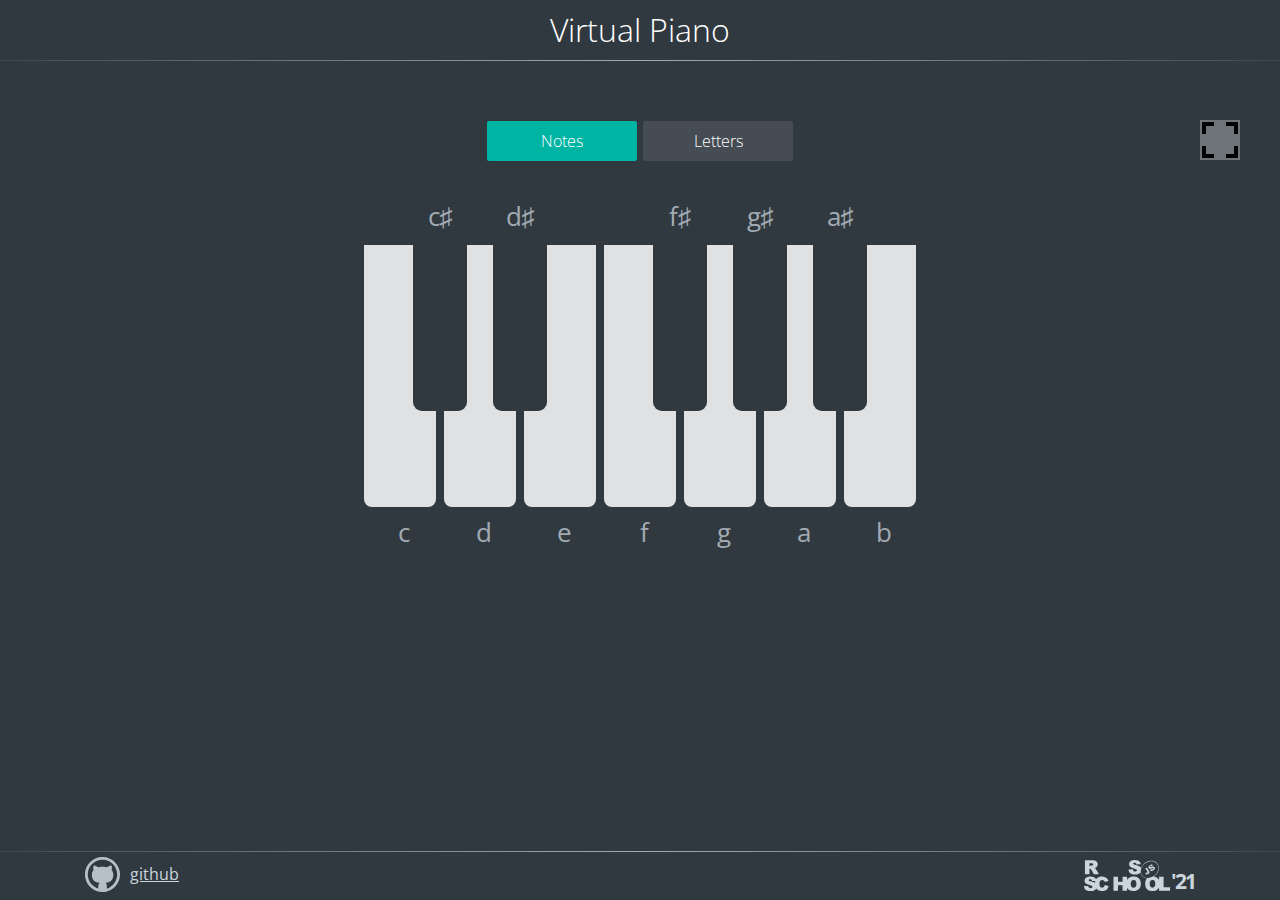
==== virtual-piano/index.html @ 38f7b674 "init: virtual-piano" ====
<!DOCTYPE html>
<html lang="en">

<head>
  <meta charset="UTF-8">
  <meta http-equiv="X-UA-Compatible" content="IE=edge">
  <meta name="viewport" content="width=device-width, initial-scale=1.0">
  <link href="assets/piano.ico" rel="shortcut icon">

  <link href="https://fonts.gstatic.com" rel="preconnect">
  <link
    href="https://fonts.googleapis.com/css2?family=Open+Sans+Condensed:wght@300&family=Open+Sans:wght@300;400;800&display=swap"
    rel="stylesheet">
  <link href="style.css" rel="stylesheet">

  <title>virtual-piano</title>
</head>

<body>
  <header class="header">
    <h1 class="header-title">Virtual Piano</h1>
  </header>
  <main class="main">
    <div class="btn-container">
      <button class="btn btn-notes btn-active">Notes</button>
      <button class="btn btn-letters">Letters</button>
    </div>
    <div class="piano">
      <div class="piano-key" data-letter="D" data-note="c"></div>
      <div class="piano-key" data-letter="F" data-note="d"></div>
      <div class="piano-key" data-letter="G" data-note="e"></div>
      <div class="piano-key" data-letter="H" data-note="f"></div>
      <div class="piano-key" data-letter="J" data-note="g"></div>
      <div class="piano-key" data-letter="K" data-note="a"></div>
      <div class="piano-key" data-letter="L" data-note="b"></div>
      <div class="keys-sharp">
        <div class="piano-key sharp" data-letter="R" data-note="c♯"></div>
        <div class="piano-key sharp" data-letter="T" data-note="d♯"></div>
        <div class="piano-key sharp none"></div>
        <div class="piano-key sharp" data-letter="U" data-note="f♯"></div>
        <div class="piano-key sharp" data-letter="I" data-note="g♯"></div>
        <div class="piano-key sharp" data-letter="O" data-note="a♯"></div>
      </div>
    </div>
    <button class="fullscreen openfullscreen"></button>
  </main>
  <footer class="footer">
    <div class="footer-container">
      <a class="github" href="#" target="_blank" rel="noopener noreferrer">github</a>
      <a class="rss" href="https://rs.school/js/" target="_blank" rel="noopener noreferrer">
        <span class="rss-year">'21</span>
      </a>
    </div>
  </footer>
  <script src="script.js"></script>
</body>

</html>
---- virtual-piano/style.css ----
* {
	padding: 0;
	margin: 0;
	box-sizing: border-box;
	user-select: none;
}
a:focus {
	outline: 0;
}
html {
	background: #313940;
}
body {
	min-height: 100vh;
	background-color: #313940;
	font-family: "Open Sans", Arial, Helvetica, sans-serif;
	background: #313940;
	overflow-x: hidden;
}
.header {
	text-align: center;
	width: 100%;
	border-bottom: 1px solid;
	border-image-slice: 1;
	border-image-source: linear-gradient(to left, #38495a, #a2abb3, #38495a);
}
.header-title {
	line-height: 60px;
	font-weight: 300;
	color: #fff;
}
.main {
	min-height: calc(100vh - 110px);
	padding: 60px 10px 0;
	display: flex;
	flex-direction: column;
	justify-content: flex-start;
	align-items: space-between;
	width: 100%;
	max-width: 1140px;
	margin: 0 auto;
}
.btn-container {
	display: flex;
	justify-content: space-between;
	width: 306px;
	height: 40px;
	margin: 0 auto;
	margin-bottom: 80px;
}
.btn {
	width: 150px;
	height: 40px;
	padding: 0 10px;
	background-color: #454c53;
	border: 0;
	border-radius: 2px;
	font-family: "Open Sans", sans-serif;
	font-size: 16px;
	font-weight: 300;
	color: #fff;
	outline: 0;
	cursor: pointer;
	transition: 0.3s;
}
.btn:not(.btn-active):hover {
	background-color: #515961;
}
.btn:active {
	background-color: #00c9b7;
}
.btn-active {
	background-color: #00b4a4;
}
.btn-active:hover {
	background-color: #00c9b7;
}
.piano {
	position: relative;
	display: flex;
	justify-content: space-between;
	width: 100%;
	height: 270px;
	max-width: 560px;
	margin: 0 auto 60px;
}
.piano-key {
	position: relative;
	width: 80px;
	height: 270px;
	background-color: rgba(255, 255, 255, 0.85);
	border: 4px solid #313940;
	border-radius: 0px 0px 12px 12px;
	transition: 0.3s;
	cursor: pointer;
}
.piano-key:hover {
	background-color: #fff;
}
.keys-sharp {
	position: absolute;
	top: 0;
	bottom: 0;
	left: 53px;
	right: 53px;
	display: flex;
	justify-content: space-between;
	pointer-events: none;
}
.piano-key.sharp {
	width: 54px;
	height: 170px;
	background-color: #313940;
	border: 0;
	border-radius: 0px 0px 9px 9px;
	top: 0;
	z-index: 3;
	pointer-events: auto;
	transform-origin: center top;
}
.piano-key.piano-key-active,
.piano-key.sharp.piano-key-active {
	transform: scale(0.96);
}
.piano-key.none {
	background-color: transparent;
	border: 0;
	border-radius: 0;
	pointer-events: none;
}
.piano-key::before,
.piano-key::after {
	content: attr(data-note);
	position: absolute;
	width: 40px;
	height: 40px;
	font-size: 26px;
	line-height: 40px;
	text-align: center;
	color: #a2abb3;
	bottom: -45px;
	left: 20px;
	transition: 0.3s;
}
.piano-key::after {
	display: none;
	content: attr(data-letter);
}
.piano-key:hover::before,
.piano-key:hover::after {
	color: #d7dfe6;
}

.sharp:active {
	border-top: 0;
}

.piano-key.sharp::before,
.piano-key.sharp::after {
	bottom: 175px;
	left: 7px;
}
.piano-key.letter::before {
	display: none;
}
.piano-key.letter::after {
	display: block;
}
.piano-key-letter::before {
	content: attr(data-letter);
}

.piano-key-remove-mouse:active::before {
	color: #a2abb3;
}

.piano-key-active-pseudo:hover::after,
.piano-key-active-pseudo:hover::before,
.piano-key-active::after,
.piano-key-active::before {
	color: #00b4a4;
}

.fullscreen {
	position: fixed;
	top: 120px;
	right: 40px;
	width: 40px;
	height: 40px;
	background-color: rgba(255, 255, 255, 0.3);
	border: 0;
	outline: 0;
	background-size: contain;
	transition: 0.3s;
	cursor: pointer;
	background-image: url("assets/svg/fullscreen-open.svg");
}
.fullscreen:hover {
	background-color: rgba(255, 255, 255, 0.5);
}
:-webkit-full-screen .fullscreen {
	background-image: url("assets/svg/fullscreen-exit.svg");
}
.footer {
	border-top: 1px solid;
	border-image-slice: 1;
	border-image-source: linear-gradient(to left, #38495a, #a2abb3, #38495a);
}
.footer-container {
	padding: 0 15px;
	display: flex;
	justify-content: space-between;
	align-items: center;
	width: 100%;
	max-width: 1140px;
	margin: 0 auto;
}
.github {
	display: block;
	width: 120px;
	height: 45px;
	padding-left: 45px;
	background-image: url("assets/svg/github.svg");
	background-size: 35px;
	background-repeat: no-repeat;
	background-position: left center;
	line-height: 45px;
	color: #cbd5de;
	font-size: 16px;
	font-family: "Open Sans", sans-serif;
	transition: 0.3s;
}
.github:hover {
	color: #fff;
}
.rss {
	display: block;
	position: relative;
	font-family: "Open Sans", sans-serif;
	width: 86px;
	height: 32px;
	background-image: url("assets/svg/rss.svg");
	background-size: contain;
	background-repeat: no-repeat;
	background-position: left center;
	padding-right: 111px;
}
.rss-year {
	position: absolute;
	bottom: 0;
	right: 0;
	font-size: 21px;
	letter-spacing: -2px;
	color: #cbd5de;
	line-height: 0.9;
	font-weight: bold;
	transition: 0.3s;
}
.rss:hover .rss-year {
	right: -5px;
	letter-spacing: 0;
}
@media (max-width: 768px) {
	.fullscreen {
		top: 10px;
		right: 20px;
		width: 40px;
		height: 40px;
	}
}
@media (max-width: 600px) {
	.main {
		padding-top: 40px;
	}
	.piano {
		width: 310px;
		height: 160px;
	}
	.piano-key {
		width: 44px;
		height: 160px;
		border-radius: 0px 0px 8px 8px;
		border: 2px solid #313940;
	}
	.keys-sharp {
		left: 26px;
		right: 26px;
	}
	.piano-key.sharp {
		width: 36px;
		height: 100px;
		border-radius: 0px 0px 6px 6px;
	}
	.piano-key::before,
	.piano-key::after {
		width: 30px;
		height: 30px;
		font-size: 22px;
		bottom: -35px;
		left: 7px;
		font-size: 22px;
	}
	.piano-key.sharp::before,
	.piano-key.sharp::after {
		bottom: 115px;
		left: 3px;
	}
	.btn-container {
		width: 244px;
		height: 40px;
		margin-bottom: 80px;
	}
	.btn {
		width: 120px;
		height: 40px;
	}
}
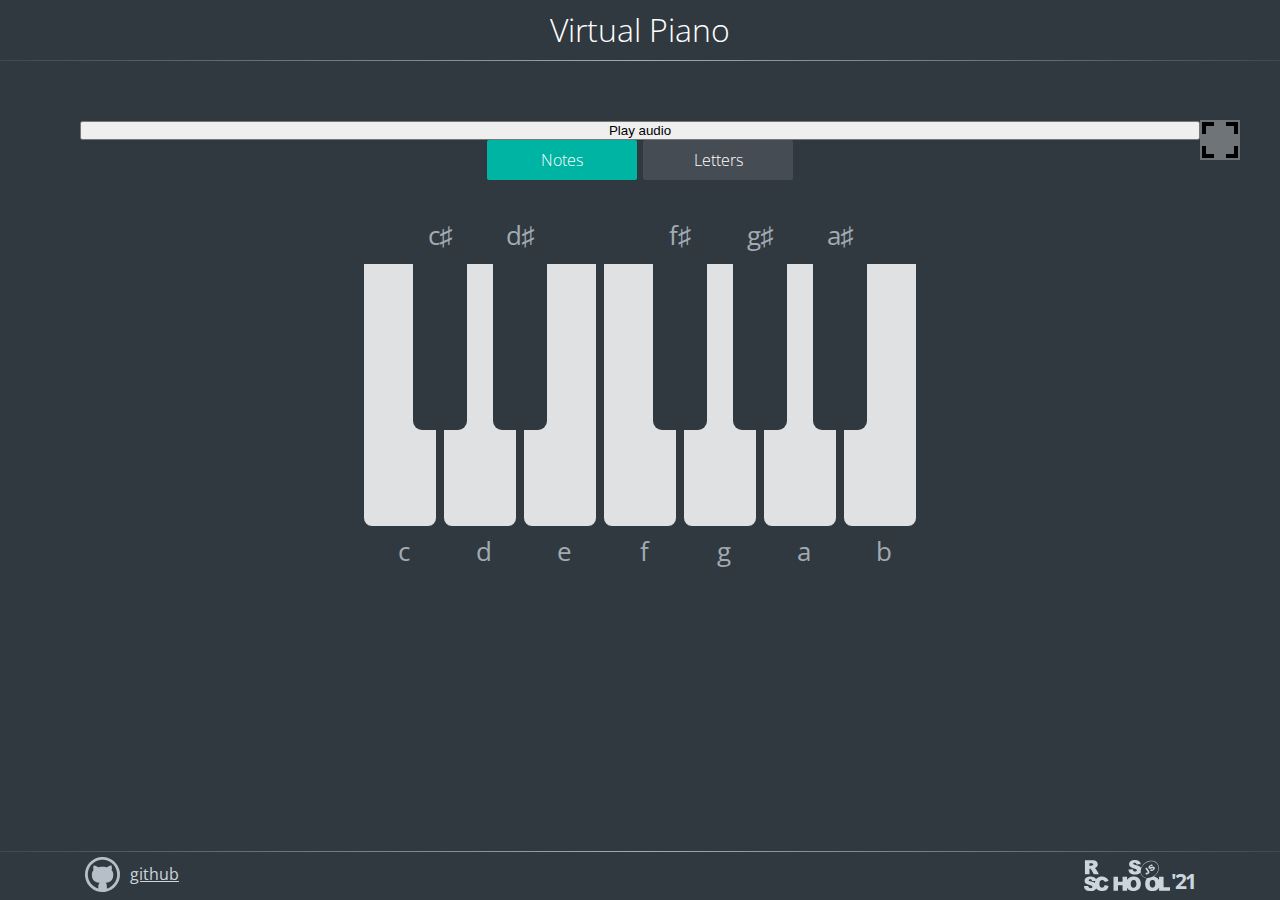
==== commit b1415f3f: "feat: add keyDown, mouseDown" ====
--- a/virtual-piano/index.html
+++ b/virtual-piano/index.html
@@ -21,25 +21,27 @@
     <h1 class="header-title">Virtual Piano</h1>
   </header>
   <main class="main">
+    <audio src="./assets/audio/13_kart_dobrota.mp3"></audio>
+<button>Play audio</button>
     <div class="btn-container">
       <button class="btn btn-notes btn-active">Notes</button>
       <button class="btn btn-letters">Letters</button>
     </div>
     <div class="piano">
-      <div class="piano-key" data-letter="D" data-note="c"></div>
-      <div class="piano-key" data-letter="F" data-note="d"></div>
-      <div class="piano-key" data-letter="G" data-note="e"></div>
-      <div class="piano-key" data-letter="H" data-note="f"></div>
-      <div class="piano-key" data-letter="J" data-note="g"></div>
-      <div class="piano-key" data-letter="K" data-note="a"></div>
-      <div class="piano-key" data-letter="L" data-note="b"></div>
+      <div class="piano-key" data-key="68" data-letter="D" data-note="c"></div>
+      <div class="piano-key"data-key="70" data-letter="F" data-note="d"></div>
+      <div class="piano-key"data-key="71" data-letter="G" data-note="e"></div>
+      <div class="piano-key"data-key="72" data-letter="H" data-note="f"></div>
+      <div class="piano-key"data-key="74" data-letter="J" data-note="g"></div>
+      <div class="piano-key"data-key="75" data-letter="K" data-note="a"></div>
+      <div class="piano-key"data-key="76" data-letter="L" data-note="b"></div>
       <div class="keys-sharp">
-        <div class="piano-key sharp" data-letter="R" data-note="c♯"></div>
-        <div class="piano-key sharp" data-letter="T" data-note="d♯"></div>
+        <div class="piano-key sharp"data-key="82" data-letter="R" data-note="c♯"></div>
+        <div class="piano-key sharp"data-key="84" data-letter="T" data-note="d♯"></div>
         <div class="piano-key sharp none"></div>
-        <div class="piano-key sharp" data-letter="U" data-note="f♯"></div>
-        <div class="piano-key sharp" data-letter="I" data-note="g♯"></div>
-        <div class="piano-key sharp" data-letter="O" data-note="a♯"></div>
+        <div class="piano-key sharp"data-key="85" data-letter="U" data-note="f♯"></div>
+        <div class="piano-key sharp"data-key="73" data-letter="I" data-note="g♯"></div>
+        <div class="piano-key sharp"data-key="79" data-letter="O" data-note="a♯"></div>
       </div>
     </div>
     <button class="fullscreen openfullscreen"></button>
@@ -52,6 +54,7 @@
       </a>
     </div>
   </footer>
+  <audio data-key="76" src="./assets/audio/a.mp3"></audio>
   <script src="script.js"></script>
 </body>
 
--- a/virtual-piano/style.css
+++ b/virtual-piano/style.css
@@ -94,7 +94,7 @@
 	transition: 0.3s;
 	cursor: pointer;
 }
-.piano-key:hover {
+.piano-key:hover,.piano-key.hover  {
 	background-color: #fff;
 }
 .keys-sharp {
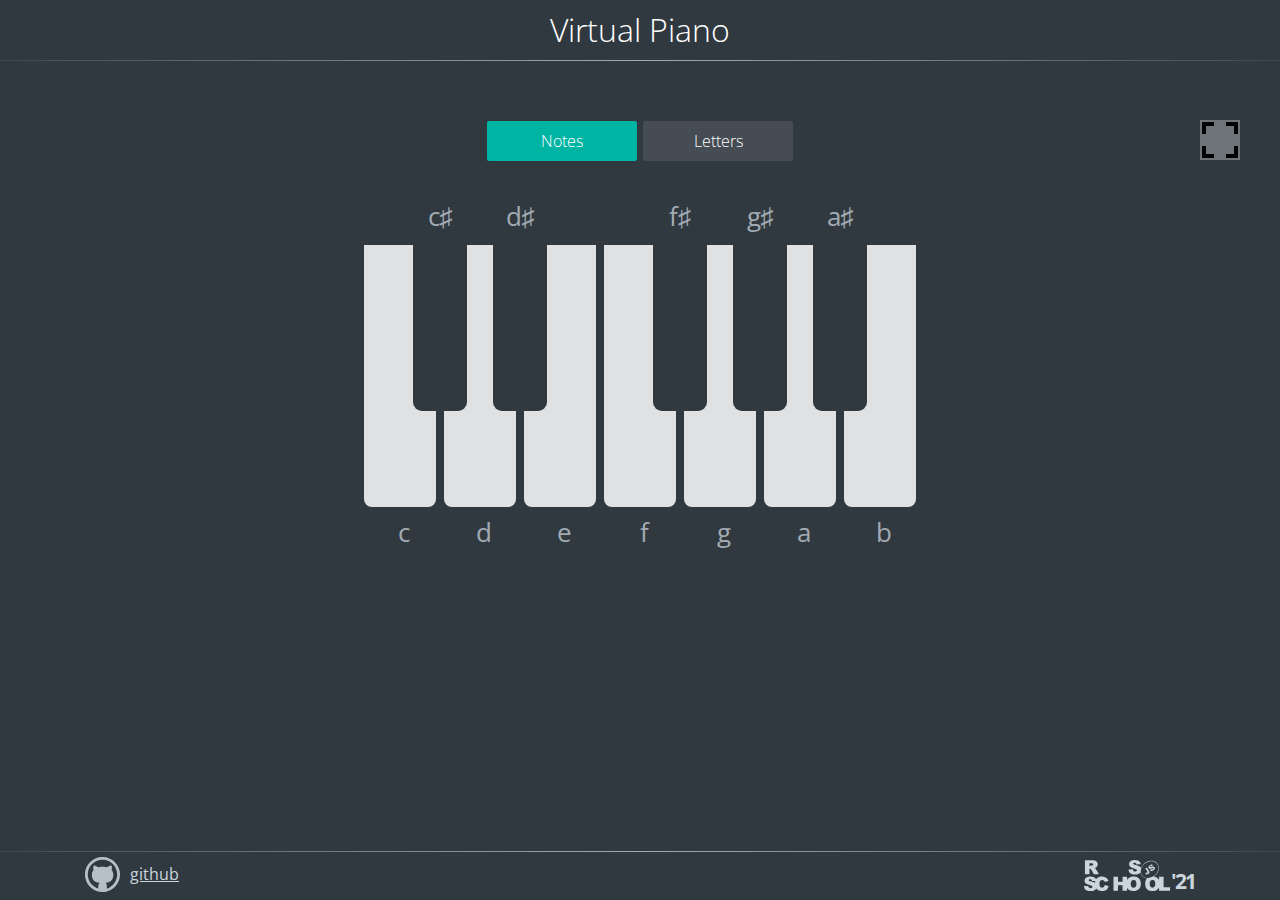
==== commit 276eb702: "feat: support key-press and mouse-over" ====
--- a/virtual-piano/index.html
+++ b/virtual-piano/index.html
@@ -21,21 +21,21 @@
     <h1 class="header-title">Virtual Piano</h1>
   </header>
   <main class="main">
-    <audio src="./assets/audio/13_kart_dobrota.mp3"></audio>
-<button>Play audio</button>
+    <!-- <audio src="./assets/audio/13_kart_dobrota.mp3"></audio> -->
+<!-- <button>Play audio</button> -->
     <div class="btn-container">
       <button class="btn btn-notes btn-active">Notes</button>
       <button class="btn btn-letters">Letters</button>
     </div>
-    <div class="piano">
-      <div class="piano-key" data-key="68" data-letter="D" data-note="c"></div>
-      <div class="piano-key"data-key="70" data-letter="F" data-note="d"></div>
-      <div class="piano-key"data-key="71" data-letter="G" data-note="e"></div>
-      <div class="piano-key"data-key="72" data-letter="H" data-note="f"></div>
-      <div class="piano-key"data-key="74" data-letter="J" data-note="g"></div>
-      <div class="piano-key"data-key="75" data-letter="K" data-note="a"></div>
-      <div class="piano-key"data-key="76" data-letter="L" data-note="b"></div>
-      <div class="keys-sharp">
+    <div class="piano letter">
+      <div class="piano-key piano-key-remove-mouse" data-key="68" data-letter="D" data-note="c"></div>
+      <div class="piano-key piano-key-remove-mouse"data-key="70" data-letter="F" data-note="d"></div>
+      <div class="piano-key piano-key-remove-mouse"data-key="71" data-letter="G" data-note="e"></div>
+      <div class="piano-key piano-key-remove-mouse"data-key="72" data-letter="H" data-note="f"></div>
+      <div class="piano-key piano-key-remove-mouse"data-key="74" data-letter="J" data-note="g"></div>
+      <div class="piano-key piano-key-remove-mouse"data-key="75" data-letter="K" data-note="a"></div>
+      <div class="piano-key piano-key-remove-mouse"data-key="76" data-letter="L" data-note="b"></div>
+      <div class="keys-sharp piano-key-remove-mouse">
         <div class="piano-key sharp"data-key="82" data-letter="R" data-note="c♯"></div>
         <div class="piano-key sharp"data-key="84" data-letter="T" data-note="d♯"></div>
         <div class="piano-key sharp none"></div>
@@ -54,7 +54,7 @@
       </a>
     </div>
   </footer>
-  <audio data-key="76" src="./assets/audio/a.mp3"></audio>
+  <!-- <audio data-key="76" src="./assets/audio/a.mp3"></audio> -->
   <script src="script.js"></script>
 </body>
 
--- a/virtual-piano/style.css
+++ b/virtual-piano/style.css
@@ -118,6 +118,9 @@
 	pointer-events: auto;
 	transform-origin: center top;
 }
+.piano-key-remove-mouse:active::before{
+	color: #a2abb3;
+}
 .piano-key.piano-key-active,
 .piano-key.sharp.piano-key-active {
 	transform: scale(0.96);
@@ -141,6 +144,8 @@
 	bottom: -45px;
 	left: 20px;
 	transition: 0.3s;
+	pointer-events: none;
+
 }
 .piano-key::after {
 	display: none;
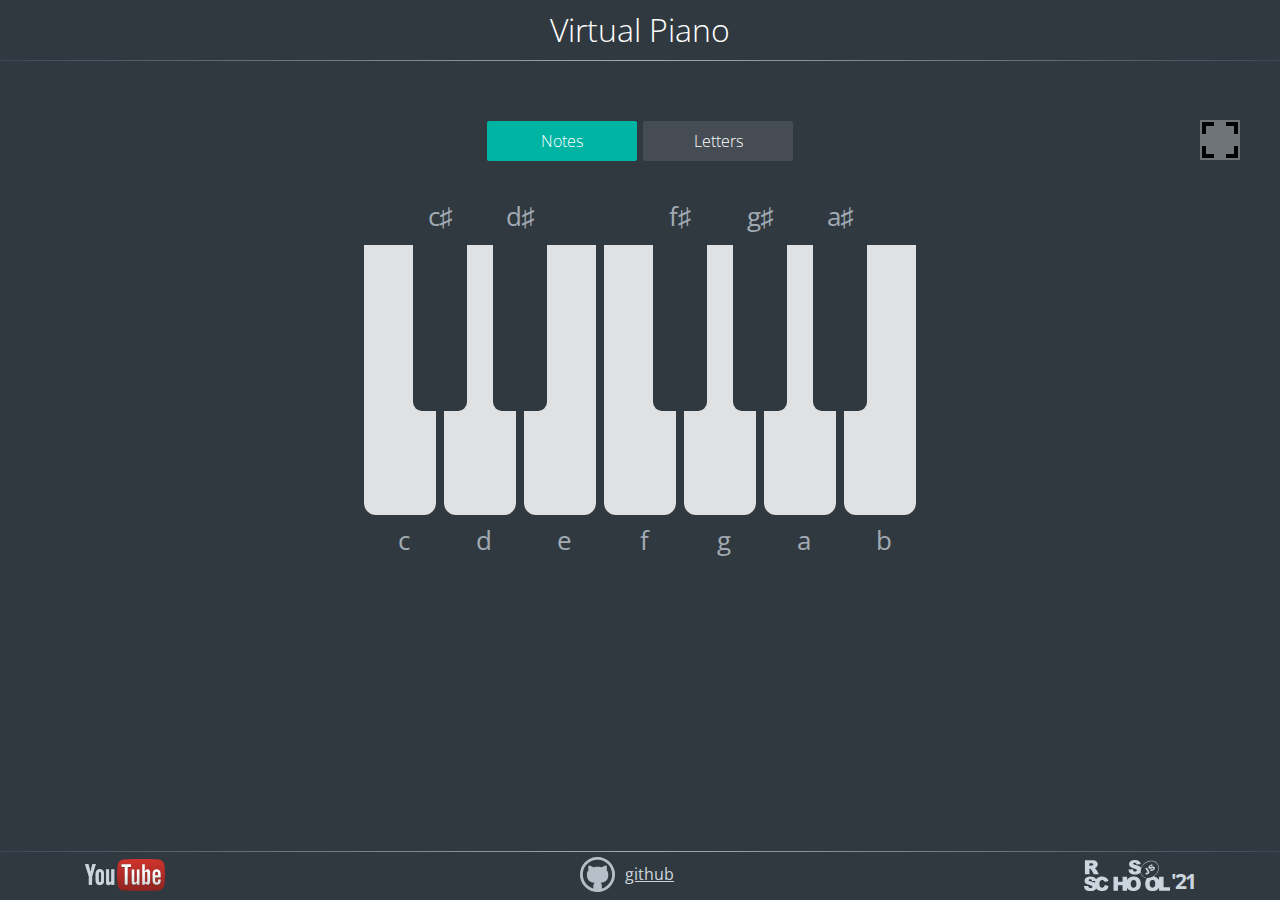
==== commit afb96c2f: "feat: add link ti youtube" ====
--- a/virtual-piano/index.html
+++ b/virtual-piano/index.html
@@ -21,40 +21,39 @@
     <h1 class="header-title">Virtual Piano</h1>
   </header>
   <main class="main">
-    <!-- <audio src="./assets/audio/13_kart_dobrota.mp3"></audio> -->
-<!-- <button>Play audio</button> -->
     <div class="btn-container">
       <button class="btn btn-notes btn-active">Notes</button>
       <button class="btn btn-letters">Letters</button>
     </div>
     <div class="piano letter">
-      <div class="piano-key piano-key-remove-mouse" data-key="68" data-letter="D" data-note="c"></div>
-      <div class="piano-key piano-key-remove-mouse"data-key="70" data-letter="F" data-note="d"></div>
-      <div class="piano-key piano-key-remove-mouse"data-key="71" data-letter="G" data-note="e"></div>
-      <div class="piano-key piano-key-remove-mouse"data-key="72" data-letter="H" data-note="f"></div>
-      <div class="piano-key piano-key-remove-mouse"data-key="74" data-letter="J" data-note="g"></div>
-      <div class="piano-key piano-key-remove-mouse"data-key="75" data-letter="K" data-note="a"></div>
-      <div class="piano-key piano-key-remove-mouse"data-key="76" data-letter="L" data-note="b"></div>
+      <div class="piano-key piano-key-remove-mouse" data-letter="D" data-note="c"></div>
+      <div class="piano-key piano-key-remove-mouse" data-letter="F" data-note="d"></div>
+      <div class="piano-key piano-key-remove-mouse" data-letter="G" data-note="e"></div>
+      <div class="piano-key piano-key-remove-mouse" data-letter="H" data-note="f"></div>
+      <div class="piano-key piano-key-remove-mouse" data-letter="J" data-note="g"></div>
+      <div class="piano-key piano-key-remove-mouse" data-letter="K" data-note="a"></div>
+      <div class="piano-key piano-key-remove-mouse" data-letter="L" data-note="b"></div>
       <div class="keys-sharp piano-key-remove-mouse">
-        <div class="piano-key sharp"data-key="82" data-letter="R" data-note="c♯"></div>
-        <div class="piano-key sharp"data-key="84" data-letter="T" data-note="d♯"></div>
+        <div class="piano-key sharp" data-letter="R" data-note="c♯"></div>
+        <div class="piano-key sharp" data-letter="T" data-note="d♯"></div>
         <div class="piano-key sharp none"></div>
-        <div class="piano-key sharp"data-key="85" data-letter="U" data-note="f♯"></div>
-        <div class="piano-key sharp"data-key="73" data-letter="I" data-note="g♯"></div>
-        <div class="piano-key sharp"data-key="79" data-letter="O" data-note="a♯"></div>
+        <div class="piano-key sharp" data-letter="U" data-note="f♯"></div>
+        <div class="piano-key sharp" data-letter="I" data-note="g♯"></div>
+        <div class="piano-key sharp" data-letter="O" data-note="a♯"></div>
       </div>
     </div>
     <button class="fullscreen openfullscreen"></button>
   </main>
   <footer class="footer">
     <div class="footer-container">
-      <a class="github" href="#" target="_blank" rel="noopener noreferrer">github</a>
+
+      <a class="youtube" href="https://github.com/drsavaug/" target="_blank" rel="noopener noreferrer"></a>
+      <a class="github" href="https://github.com/drsavaug/" target="_blank" rel="noopener noreferrer">github</a>
       <a class="rss" href="https://rs.school/js/" target="_blank" rel="noopener noreferrer">
         <span class="rss-year">'21</span>
       </a>
     </div>
   </footer>
-  <!-- <audio data-key="76" src="./assets/audio/a.mp3"></audio> -->
   <script src="script.js"></script>
 </body>
 
--- a/virtual-piano/style.css
+++ b/virtual-piano/style.css
@@ -89,7 +89,7 @@
 	width: 80px;
 	height: 270px;
 	background-color: rgba(255, 255, 255, 0.85);
-	border: 4px solid #313940;
+	margin: 4px;
 	border-radius: 0px 0px 12px 12px;
 	transition: 0.3s;
 	cursor: pointer;
@@ -117,6 +117,7 @@
 	z-index: 3;
 	pointer-events: auto;
 	transform-origin: center top;
+	margin: 0px;
 }
 .piano-key-remove-mouse:active::before{
 	color: #a2abb3;
@@ -145,7 +146,6 @@
 	left: 20px;
 	transition: 0.3s;
 	pointer-events: none;
-
 }
 .piano-key::after {
 	display: none;
@@ -155,7 +155,10 @@
 .piano-key:hover::after {
 	color: #d7dfe6;
 }
-
+.piano-key-active:hover::before,
+ .piano-key-active:hover::after {
+   color: #00b4a4;
+ }
 .sharp:active {
 	border-top: 0;
 }
@@ -320,3 +323,19 @@
 		height: 40px;
 	}
 }
+.youtube {
+	display: block;
+	position: relative;
+	font-family: "Open Sans", sans-serif;
+	width: 86px;
+	height: 32px;
+	background-image: url("assets/svg/youtube-2-1.svg");
+	background-size: contain;
+	background-repeat: no-repeat;
+	background-position: left center;
+	padding-right: 111px;
+	transition: 0.3s all;
+}
+.youtube:hover{
+	transform: scale(1.05);
+}